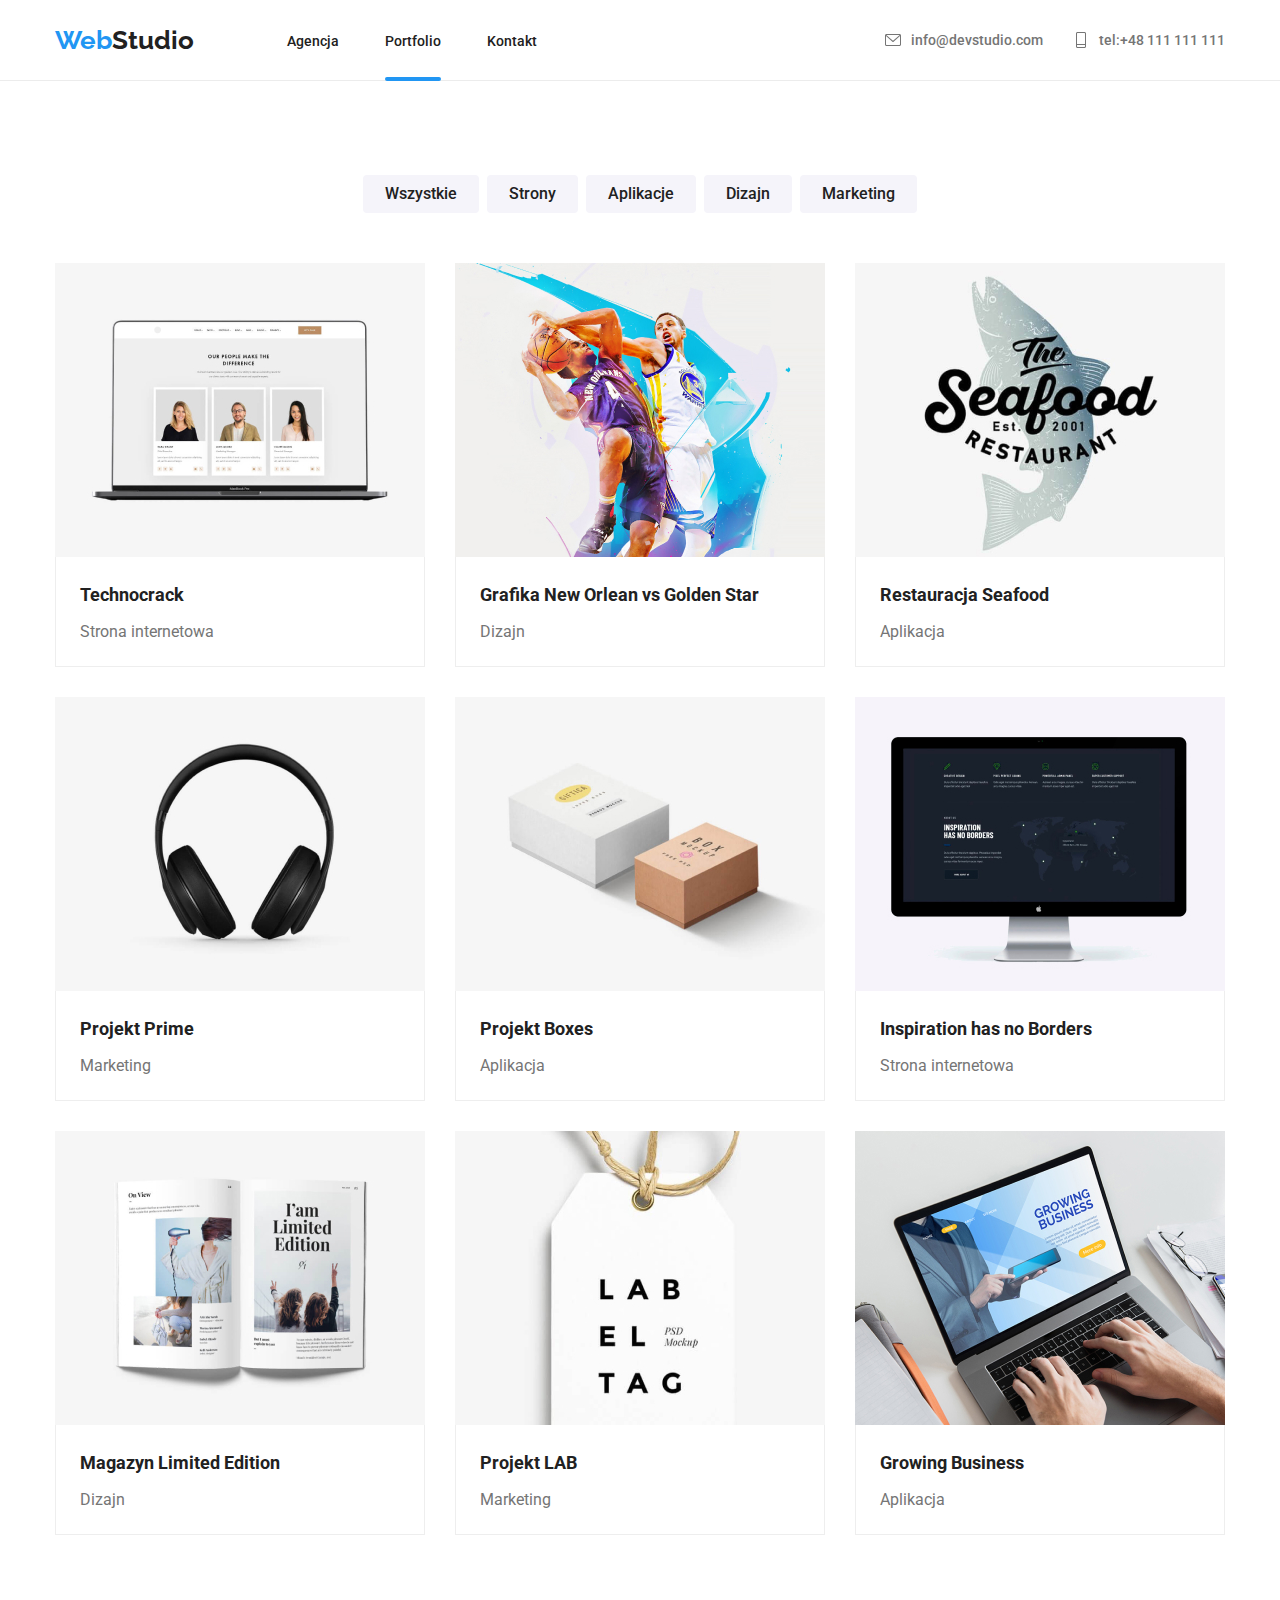
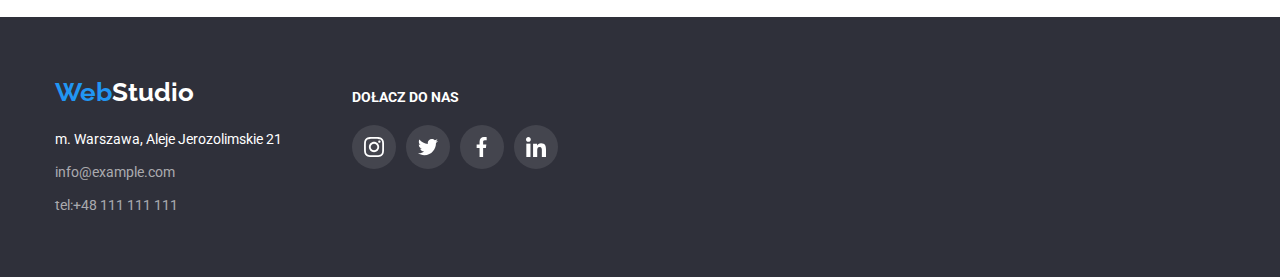
==== portfolio.html @ dfc133a8 "ZADANIE 6" ====
<!DOCTYPE html>
<html lang="en">
  <head>
    <meta charset="UTF-8" />
    <meta http-equiv="x-ua-compatible" content="ie=edge" />
    <meta name="viewport" content="width=device-width, initial-scale=1.0" />
    <title>Document</title>
    <link href="css/style.css" rel="stylesheet" type="text/css" />
    <link rel="preconnect" href="https://fonts.googleapis.com" />
    <link rel="preconnect" href="https://fonts.gstatic.com" crossorigin />
    <link
      href="https://fonts.googleapis.com/css2?family=Raleway:wght@700&family=Roboto:wght@400;500;700;900&display=swap"
      rel="stylesheet"
    />
    <link
      rel="stylesheet"
      href="node_modules/modern-normalize/modern-normalize.css"
    />
  </head>

  <body>
    <header class="page-header">
      <div class="page-header-menu container">
        <a class="webstudio-up" href="index.html">
          <span style="color: #2196f3">Web</span>Studio
        </a>
        <nav>
          <ul class="menu">
            <li class="menu-list">
              <a class="menu-link" href="index.html">Agencja</a>
            </li>
            <li class="menu-list">
              <a class="menu-link active" href="portfolio.html">Portfolio</a>
            </li>
            <li class="menu-list">
              <a class="menu-link" href="#contacts-id">Kontakt</a>
            </li>
          </ul>
        </nav>

        <ul class="contacts">
          <li class="menu-icons">
            <a class="contacts-link" href="mailto:info@devstudio.com">
              <svg class="menu-icons-poczta">
                <use href="./images/sprite.svg#icon-poczta"></use>
              </svg>
              info@devstudio.com
            </a>
          </li>

          <li class="menu-icons">
            <a class="contacts-link" href="tel:+48111111111">
              <svg class="menu-icons-telephone">
                <use href="./images/sprite.svg#icon-telephone"></use>
              </svg>
              tel:+48 111 111 111
            </a>
          </li>
        </ul>
      </div>
    </header>

    <main>
      <section class="second-button">
        <div class="container">
          <ul class="second-button">
            <li class="second-page-button">
              <button type="button">Wszystkie</button>
            </li>
            <li class="second-page-button">
              <button type="button">Strony</button>
            </li>
            <li class="second-page-button">
              <button type="button">Aplikacje</button>
            </li>
            <li class="second-page-button">
              <button type="button">Dizajn</button>
            </li>
            <li class="second-page-button">
              <button type="button">Marketing</button>
            </li>
          </ul>
        </div>
      </section>

      <section class="pictures-portfolio">
        <div class="container">
          <ul class="picture">
            <li class="picture-title">
              <figure class="pictures">
                <img src="./images/12.jpg" />
                <div class="box">
                  <div class="overlay">
                    <p class="overlay-description">
                      Technocrack jest popularną platformą wykorzystywaną do
                      rozpowszechniania koronawirusa. Firmy wykorzystują tę
                      platformę do celów szpiegowskich i ataków na
                      niezabezpieczone serwery konkurencji
                    </p>
                  </div>
                </div>
                <figcaption class="overlay-bottom">
                  <h5 class="picture-title">Technocrack</h5>
                  <p class="picture-title-type">Strona internetowa</p>
                </figcaption>
              </figure>
            </li>

            <li class="picture-title">
              <figure class="pictures">
                <img src="./images/9.jpg" />
                <div class="box">
                  <div class="overlay">
                    <p class="overlay-description">
                      Technocrack jest popularną platformą wykorzystywaną do
                      rozpowszechniania koronawirusa. Firmy wykorzystują tę
                      platformę do celów szpiegowskich i ataków na
                      niezabezpieczone serwery konkurencji
                    </p>
                  </div>
                </div>
                <figcaption class="overlay-bottom">
                  <h5 class="picture-title">
                    Grafika New Orlean vs Golden Star
                  </h5>
                  <p class="picture-title-type">Dizajn</p>
                </figcaption>
              </figure>
            </li>

            <li class="picture-title">
              <figure class="pictures">
                <img src="./images/10.jpg" />
                <div class="box">
                  <div class="overlay">
                    <p class="overlay-description">
                      Technocrack jest popularną platformą wykorzystywaną do
                      rozpowszechniania koronawirusa. Firmy wykorzystują tę
                      platformę do celów szpiegowskich i ataków na
                      niezabezpieczone serwery konkurencji
                    </p>
                  </div>
                </div>
                <figcaption class="overlay-bottom">
                  <h5 class="picture-title">Restauracja Seafood</h5>
                  <p class="picture-title-type">Aplikacja</p>
                </figcaption>
              </figure>
            </li>

            <li class="picture-title">
              <figure class="pictures">
                <img src="./images/11.jpg" />
                <div class="box">
                  <div class="overlay">
                    <p class="overlay-description">
                      Technocrack jest popularną platformą wykorzystywaną do
                      rozpowszechniania koronawirusa. Firmy wykorzystują tę
                      platformę do celów szpiegowskich i ataków na
                      niezabezpieczone serwery konkurencji
                    </p>
                  </div>
                </div>
                <figcaption class="overlay-bottom">
                  <h5 class="picture-title">Projekt Prime</h5>
                  <p class="picture-title-type">Marketing</p>
                </figcaption>
              </figure>
            </li>

            <li class="picture-title">
              <figure class="pictures">
                <img src="./images/4.jpg" />
                <div class="box">
                  <div class="overlay">
                    <p class="overlay-description">
                      Technocrack jest popularną platformą wykorzystywaną do
                      rozpowszechniania koronawirusa. Firmy wykorzystują tę
                      platformę do celów szpiegowskich i ataków na
                      niezabezpieczone serwery konkurencji
                    </p>
                  </div>
                </div>
                <figcaption class="overlay-bottom">
                  <h5 class="picture-title">Projekt Boxes</h5>
                  <p class="picture-title-type">Aplikacja</p>
                </figcaption>
              </figure>
            </li>

            <li class="picture-title">
              <figure class="pictures">
                <img src="./images/5.jpg" />
                <div class="box">
                  <div class="overlay">
                    <p class="overlay-description">
                      Technocrack jest popularną platformą wykorzystywaną do
                      rozpowszechniania koronawirusa. Firmy wykorzystują tę
                      platformę do celów szpiegowskich i ataków na
                      niezabezpieczone serwery konkurencji
                    </p>
                  </div>
                </div>
                <figcaption class="overlay-bottom">
                  <h5 class="picture-title">Inspiration has no Borders</h5>
                  <p class="picture-title-type">Strona internetowa</p>
                </figcaption>
              </figure>
            </li>

            <li class="picture-title">
              <figure class="pictures">
                <img src="./images/6.jpg" />
                <div class="box">
                  <div class="overlay">
                    <p class="overlay-description">
                      Technocrack jest popularną platformą wykorzystywaną do
                      rozpowszechniania koronawirusa. Firmy wykorzystują tę
                      platformę do celów szpiegowskich i ataków na
                      niezabezpieczone serwery konkurencji
                    </p>
                  </div>
                </div>
                <figcaption class="overlay-bottom">
                  <h5 class="picture-title">Magazyn Limited Edition</h5>
                  <p class="picture-title-type">Dizajn</p>
                </figcaption>
              </figure>
            </li>

            <li class="picture-title">
              <figure class="pictures">
                <img src="./images/7.jpg" />
                <div class="box">
                  <div class="overlay">
                    <p class="overlay-description">
                      Technocrack jest popularną platformą wykorzystywaną do
                      rozpowszechniania koronawirusa. Firmy wykorzystują tę
                      platformę do celów szpiegowskich i ataków na
                      niezabezpieczone serwery konkurencji
                    </p>
                  </div>
                </div>
                <figcaption class="overlay-bottom">
                  <h5 class="picture-title">Projekt LAB</h5>
                  <p class="picture-title-type">Marketing</p>
                </figcaption>
              </figure>
            </li>

            <li class="picture-title">
              <figure class="pictures">
                <img src="./images/8.jpg" />
                <div class="box">
                  <div class="overlay">
                    <p class="overlay-description">
                      Technocrack jest popularną platformą wykorzystywaną do
                      rozpowszechniania koronawirusa. Firmy wykorzystują tę
                      platformę do celów szpiegowskich i ataków na
                      niezabezpieczone serwery konkurencji
                    </p>
                  </div>
                </div>
                <figcaption class="overlay-bottom">
                  <h5 class="picture-title">Growing Business</h5>
                  <p class="picture-title-type">Aplikacja</p>
                </figcaption>
              </figure>
            </li>
          </ul>
        </div>
      </section>
    </main>

    <footer id="contacts-id" class="footer">
      <div class="page-footer-items container">
        <div class="page-footer">
          <a class="webstudio-down" href="index.html">
            <span style="color: #2196f3">Web</span>Studio
          </a>

          <address class="address">
            <ul class="contact-2">
              <li class="contacts-address">
                m. Warszawa, Aleje Jerozolimskie 21
              </li>
              <li class="contacts-email">
                <a href="mailto:info@example.com">info@example.com</a>
              </li>
              <li class="contacts-telephone">
                <a href="tel:+48111111111">tel:+48 111 111 111</a>
              </li>
            </ul>
          </address>
        </div>

        <div class="join-us-icons">
          <h4 class="join-us-title">DOŁACZ DO NAS</h4>
          <ul class="join-us-list">
            <li class="join-us">
              <a class="join-us-footer" href="#">
                <svg class="join-us-footer-icons">
                  <use href="./images/sprite.svg#icon-instagram"></use>
                </svg>
              </a>
            </li>

            <li class="join-us">
              <a class="join-us-footer" href="#">
                <svg class="join-us-footer-icons">
                  <use href="./images/sprite.svg#icon-bird"></use>
                </svg>
              </a>
            </li>

            <li class="join-us">
              <a class="join-us-footer" href="#">
                <svg class="join-us-footer-icons">
                  <use href="./images/sprite.svg#icon-facebook"></use>
                </svg>
              </a>
            </li>

            <li class="join-us">
              <a class="join-us-footer" href="#">
                <svg class="join-us-footer-icons">
                  <use href="./images/sprite.svg#icon-linkedin"></use>
                </svg>
              </a>
            </li>
          </ul>
        </div>
      </div>
    </footer>
  </body>
</html>
---- css/style.css ----
:root {
    --pure-white: #FFFFFF;
    --white: #F5F4FA;
    --grey-dark: #212121;
    --grey: #757575;
    --hover: #2196F3;
}

*,
*::before,
*::after {
    box-sizing: border-box;
    margin: 0;
    padding: 0;
}

body {
    font-family: 'Roboto', 'Relaway', sans-serif;
    font-style: normal;
    background: #FFFFFF;
}

* {
    list-style-type: none;
}

.nasz-zespół {
    background: var(--white);
}

a {
    text-decoration: none;
    color: var(--grey-dark);
}
 
.active::after {
    content: " ";
    display: block;
    border-top: 4px solid #2196F3;
    border-radius: 2px;
    top: 28px;
    position: absolute;
    width: 100%;
    left: 0;
    margin-top: 16px;
} 

.menu-link:active::after,
.menu-link:hover::after {
    content: " ";
    display: block;
    border-top: 4px solid #2196F3;
    border-radius: 2px;
    top: 28px;
    position: absolute;
    width: 100%;
    left: 0;
    margin-top: 16px;
} 

.menu-link {
    position: relative;
}

.menu a,
.contacts a {
    height: 18px;
    font-weight: 500;
    font-size: 14px;
    transition: 250ms cubic-bezier(0.4, 0, 0.2, 1);
    transition-property: all;
}

.menu a:hover,
.contacts a:hover {
    color: var(--hover);
}

.contacts a {
    color: var(--grey);
}

.webstudio-up {
    cursor: pointer;
    font-family: 'Raleway';
    font-weight: 700;
    font-size: 26px;
    line-height: 1.19;
    margin-right: 93px;
}

.webstudio-down {
    display: block;
    font-family: 'Raleway';
    font-style: normal;
    font-weight: 700;
    font-size: 26px;
    line-height: 1.19;
    color: var(--pure-white);
    cursor: pointer;
} 

.main-title-page {
    font-weight: 900;
    font-size: 44px;
    line-height: 1.36;
    text-align: center;
    color: var(--pure-white);
}

.main-title button {
    font-weight: 700;
    font-size: 16px;
    line-height: 1.9;
    display: flex;
    color: var(--pure-white);
    background: var(--hover);
    border: none;
    cursor: pointer;
    font-family: inherit;
}
.second-page-button button {
    font-weight: 500;
    font-size: 16px;
    line-height: 1.6;
    color: var(--grey-dark);
    background: var(--white);
    border-radius: 4px;
    font-family: inherit;
    border: none;
    transition: 250ms cubic-bezier(0.4, 0, 0.2, 1);
    transition-property: color, background-color, box-shadow;
}

.second-page-button button:hover {
    background-color: var(--hover);
    color: var(--pure-white);
    box-shadow: 0px 2px rgba(0, 0, 0, 0.12),
                0px 1px rgba(0, 0, 0, 0.08),
                0px 3px rgba(0, 0, 0, 0.1);
}

.lorem-ipsum h6 {
    font-weight: 700;
    font-size: 14px;
    line-height: 1.14;
    color: var(--grey-dark);
}

.lorem-ipsum p {
    font-weight: 400;
    font-size: 14px;
    line-height: 1.7;
    letter-spacing: 0.03em;
    color: var(--grey);
}

.title,
.customers {
    font-weight: 700;
    font-size: 36px;
    line-height: 1.17;
    color: var(--grey-dark);
}

.John-Doe {
    font-weight: 500;
    font-size: 16px;
    line-height: 1.19;
    color: var(--grey-dark);
}

.description {
    font-weight: 400;
    font-size: 16px;
    line-height: 1.19;
    color: var(--grey);
}

.footer{
    display: block;
    background-color: #2F303A;
    min-width: 100%;
    font-weight: 400;
    font-size: 14px;
    line-height: 1.7;
    color: var(--pure-white);
    font-family: inherit;
}

.picture-title {
    font-weight: 700;
    font-size: 18px;
    line-height: 2;
    color: var(--grey-dark);
}
.picture-title-type {
    font-weight: 400;
    font-size: 16px;
    line-height: 1.9;
    color: var(--grey);
}

/* position and background */

img {
    display: block;
}

.container {
    max-width: 1200px;
    padding: 0 15px;
    margin: 0 auto;
}

header .container {
    display:flex;
    align-items: center;
    height: 80px;
    background: #FFFFFF;
}

.page-header {
    border-bottom: 1px solid #ECECEC;
}

.menu {
    display: flex;
}

.menu-list:not(:last-child) {
    margin-right: 46px;
}

.main-title button {
    display: block;
    width: 200px;
    box-shadow: 0px 4px 4px rgba(0, 0, 0, 0.15);
    border-radius: 4px;
    padding: 10px 41px 10px 42px;
    margin: 30px auto 0;
}

.main-title {
    display: flex;
    text-align: center;
    align-items: center;
    background-color: #2F303A;
    background-image:
        linear-gradient(rgba(47, 48, 58, 0.4),
                        rgba(47, 48, 58, 0.4)),
                         url("../images/background.jpg");
    background-repeat: no-repeat;
    background-size: cover;
    height: 600px;
    max-width: 1600px;
    width: 100%;
    margin: 0 auto;
}

.main-title-page {
    width: 626px;
}

.section {
    padding-top: 94px;
    padding-bottom: 94px;
}

.lorem-ipsum {
    display: flex;
    align-items: center;
}

.lorem-ipsum p {
    width: 270px;
    height: 75px;
}

.lorem-ipsum li {
    margin-right: 30px;
}

.lorem-ipsum h6 {
    margin-bottom: 10px;
}

.occupation {
    display: flex;
    text-align: center;
}

.occupation li:not(:last-child) {
    margin-right:30px;
}

h2 {
    margin-bottom: 50px;
    text-align: center;
}

h3 {
    text-align: center;
    margin-bottom: 50px;
}

.customers {
    text-align: center;
}

.team {
    display: flex;
    text-align: center;
    align-items: center;
}

.John-Doe {
    margin-top: 30px;
    margin-bottom: 10px;
    text-align: center;
}

.team-1 {
    background: #FFFFFF;
    box-shadow: 0px 1px 3px rgba(0, 0, 0, 0.12), 0px 1px 1px rgba(0, 0, 0, 0.14), 0px 2px 1px rgba(0, 0, 0, 0.2);
    border-radius: 0px 0px 4px 4px;
    width: 270px;
    height: 428px;
}

.team-members-1:not(:last-of-type) {
    margin-right: 30px;
}

.second-page-button button {
    display: flex;
    background: #F5F4FA;
    border-radius: 4px;
    padding: 6px 22px 6px 22px;
    text-align: center;
    margin-top: 94px;
    margin-bottom: 50px;
    cursor: pointer;
}

.second-button {
    display: flex;
    text-align: center;
}

.second-page-button:not(:last-child) {
    margin-right: 8px;
}

.picture {
    display: flex;
    flex-wrap: wrap;
    margin-bottom: 82px;
} 

.pictures:hover {
    box-shadow: 1px 4px 6px rgba(0, 0, 0, 0.16),
                0px 4px 4px rgba(0, 0, 0, 0.06),
                0px 1px 1px rgba(0, 0, 0, 0.12);
}

.pictures {
    cursor: pointer;
    transition: 250ms cubic-bezier(0.4, 0, 0.2, 1);
    transition-property: box-shadow;
}

.picture figcaption {
    border-right: 1px solid #EEEEEE;
    border-left: 1px solid #EEEEEE;
    border-bottom: 1px solid #EEEEEE;
    width: 370px ;
    height: 110px;
}

.picture li:nth-child(3n+2) {
    margin-right: 30px;
    margin-left: 30px;
}

.picture li:nth-last-child(5),
.picture li:nth-last-child(8) {
    margin-bottom: 30px;
}

h5 {
    padding-left: 24px;
    padding-top: 20px;
}

.picture-title-type {
    margin-top: 4px;
    margin-left: 24px;
}

footer {
padding: 60px 0;
}

address {
    font: inherit;
    margin-top: 20px;
}

.contacts-address,
.contacts-email {
    margin-bottom: 9px;
}

.contacts-email,
.contacts-telephone {
        font-size: 14px;
        line-height: 24px;
        color: rgba(255, 255, 255, 0.6);
}
.social-icons {
    width: 20px;
    height: 20px;
}

.social-list {
    display: flex;
    align-items: center;
    justify-content: center;
    margin-top: 12px;
}

.social-link-item {
    transition: 250ms cubic-bezier(0.4, 0, 0.2, 1);
    transition-property: fill, background-color;
    display: flex;
    height: 44px;
    width: 44px;
    border-radius: 50%;
}

.social-icons {
    transition: 250ms cubic-bezier(0.4, 0, 0.2, 1);
    transition-property: fill;
}

.social-list-item:not(:last-child) {
    margin-right: 10px;
}

.social-icons {
    fill:#AFB1B8;
}

.social-link-item:hover svg {
    fill:#FFFFFF
}

.social-link-item:hover {
    background-color: var(--hover);
}

.social-icons {
    margin: 12px;
}

.contacts {
    display: flex;
    align-items: center;
    justify-content: center;
    margin-left: auto;
}
.menu-icons a {
    display: flex;
    align-items: center;
    justify-content: center;
    transition: 250ms cubic-bezier(0.4, 0, 0.2, 1);
    transition-property: color, fill;
}

.menu-icons-telephone {
    transition: 250ms cubic-bezier(0.4, 0, 0.2, 1);
    transition-property: color, fill;
    display: block;
    fill: #757575;
    max-width: 16px;
    max-height: 16px;
    margin-left: 30px;
    margin-right: 10px;
}

.menu-icons-poczta {
    transition: 250ms cubic-bezier(0.4, 0, 0.2, 1);
    transition-property: color, fill;
    display: block;
    fill:#757575;
    max-width: 16px;
    height: auto;
    margin-right: 10px;
}

.menu-icons:hover {
    color:var(--hover)
}

.menu-icons:hover svg {
    fill: var(--hover)
}

.lorem-ipsum-picture {
    display: flex;
    justify-content: space-between;
}

.lorem-ipsum-picture-1 {
        display: flex;
        align-items: center;
        justify-content: center;
        width: 270px;
        height: 120px;
        background-color: #F5F4FA;
        margin-top: 94px;
        margin-bottom: 30px;
}

.lorem-ipsum-picture-item-above{
    width: 65.32px;
    height: 70px;
}

.lorem-ipsum-picture-item {
    cursor: default;
}

.our-customers {
    display: flex;
    justify-content: space-between;
    margin-bottom: 94px;
}

.customers {
    margin-top: 50px;
}

.our-customers-items {
    display: flex;
    text-align: center;
    justify-content: center;
    height: 92px;
    width: 170px;
    margin-top: 50px;
    border: 1px solid #AFB1B8; border-radius:4px;
    cursor: pointer;
    transition: 250ms cubic-bezier(0.4, 0, 0.2, 1);
    transition-property: border;
}

.our-customers-icons  {
    margin: 16px 32px;
    max-height: 52px;
    max-width: 94px;
    display: flex;
    fill: #AFB1B8;
}

.customers-icons {
    transition: 250ms cubic-bezier(0.4, 0, 0.2, 1);
    transition-property: fill;
} 

.our-customers-icons {
    display: flex;
    text-align: center;
    justify-content: center;
}

.our-customers-items:hover {
    background-color: var(--pure-white);
    border: 1px solid var(--hover);
}

.our-customers-items:hover svg{
    fill: var(--hover);
}

.social-list-item-menu {
    display: flex;
    fill: #757575;
}

.join-us-footer-icons {
    width: 20px;
    height: 20px;
}
.join-us-footer {
    display: flex;
    align-items: center;
    justify-content: center;
    fill: #FFFFFF;
    background-color: rgba(255, 255, 255, 0.1);
    height: 44px;
    width: 44px;
    border-radius: 50%;
    transition: 250ms cubic-bezier(0.4, 0, 0.2, 1);
    transition-property: background-color, fill;
}

.join-us {
    align-items: center;
    justify-content: center;
    display: flex; 
}

.join-us-list {
    display: flex;
    gap: 10px;
}

.join-us-footer:hover {
    background-color: var(--hover);
}

.join-us-footer:hover svg{
   fill: #fff;
}

.contact-2 a {
    color: rgba(255, 255, 255, 0.6)
}
.page-footer-items{
    display: flex;
}

.join-us-icons {
    justify-content: flex-start;
    margin-left: 70px;
}

.join-us-title {
    margin-top: 12px;
    margin-bottom: 20px;
    font-weight: 700; 
    font-size: 14px; 
    line-height: 16.41px;
} 

.page-footer{
    justify-content: flex-start;
    }

.pictures {
    margin: 0 auto;
    position: relative;
    overflow: hidden;
    width: 370px;
    height: 404px;
    transition: 250ms cubic-bezier(0.4, 0, 0.2, 1);
    transition-property: box-shadow;
}

.pictures:hover .overlay,
.pictures:focus .overlay {
    transform: translateY(0);
    box-shadow: 
    0px, 1px, 1px rgba(0, 0, 0, 0.12), 
    0px, 4px, 4px rgba(0, 0, 0, 0.06),
    1px, 4px, 4px rgba(0, 0, 0, 0.16);
}

.overlay {
    position: absolute;
    top: 0;
    left: 0;
    width: 370px;
    height: 295px;
    transform: translateY(100%);
    background-color: rgba(33, 150, 243, 0.9);
    color: #FFFFFF; 
    padding-top: 49px; 
    padding-left: 24px;
    transition: 250ms cubic-bezier(0.4, 0, 0.2, 1);
    transition-property: transform;
}

.overlay-description {
    font-size: 18px;
    line-height: 1.555;;
}

.overlay-bottom {
    position: absolute;
    bottom: 0;
    left: 0;
    background-color: #fff;
} 

.occupation-1 {
    position: relative;
}

.occupation-layout {
    position: absolute;
    background-color: rgba(47, 48, 58, 0.8);
    width: 100%;
    height: 70px;
    bottom: 0;
    left: 0;
    color:#FFFFFF;
    font-size: 14px;
    line-height: 1.172;
    padding-top: 27px;
}

/* .backdrop {
    position: fixed;
    width: 100%;
    height: 100%;
    left: 0;
    top: 0;
    background-color: rgba(0, 0, 0, 0.2);
    transition: var(--transition);
    transition-property: transform, visibility, opacity;
} 

.modal {
    position: absolute;
    top: 50%;
    left: 50%;  
    transform: translate(-50%,-50%);     
    background-color: #fff;
    width: 528px;
    min-height: 581px;
    transition-property: transform;
}  

.backdrop:not(.is-hidden) .modal {
    animation: animation 2000ms linear 200ms 1;
}

.is-hidden {
    opacity: 0;
    visibility: hidden;
    pointer-events: none;
}

@keyframes animation {
    0% {
        transform: translate(-50%, -50%) scale(1);
        background-color:#d9d9e2;
    }

    50% {
        transform: translate(-50%, -50%) scale(1.2);
        background-color:#d9d9e2;
    }

    100% {
        transform: translate(-50%, -50%) scale(1);
        background-color: #fff;
    }
} 

.modal-x {
    position: absolute;
    top: 8px;
    right: 8px;
    height: 30px;
    width: 30px;
    background-color: #FFFFFF;
    border: 1px solid rgba(0, 0, 0, 0.1);
    border-radius: 50%;
    justify-content: center;
    align-items: center;
    align-items: center;
    cursor: pointer;
} 
 */

 .backdrop {
     position: fixed;
     left: 0;
     top: 0;
     width: 100%;
     height: 100%;
     background-color: rgba(0, 0, 0, 0.2);
     transition: 500ms cubic-bezier(0.4, 0, 0.2, 1);
     transition-property: transform, visibility, opacity;
 }

 .modal {
     position: absolute;
     top: 50%;
     left: 50%;
     transform: translate(-50%, -50%);
     width: 528px;
     min-height: 581px;
     background-color: #fff;
     transition: 500ms cubic-bezier(0.4, 0, 0.2, 1);
     transition-property: transform;
 }

 .modal-x {
     position: absolute;
     top: 8px;
     right: 8px;
     height: 30px;
     width: 30px;
     background-color: #FFFFFF;
     border: 1px solid rgba(0, 0, 0, 0.1);
     border-radius: 50%;
     justify-content: center;
     align-items: center;
     align-items: center;
     cursor: pointer;
 }

 .is-hidden {
     opacity: 0;
     visibility: hidden;
     pointer-events: none;

 }

 .is-hidden .modal {
     transform: translate(-50%);
 }  

 .modal-form-policy-text::before {
    display: inline-block;
    content: "";
    width: 16px;
    height: 15px;
    outline: 2px solid #212121;
    border-radius: 3px;
    transition: all 250ms cubic-bezier(0.4, 0, 0.2, 1);
    margin-right: 7px;
    margin-left: 54px;
 }

 .modal-form-policy:checked + .modal-form-policy-text::before {
    background-color:#2196F3;
    border: 3px solid #2196F3;
    background-image: url(../images/accept.svg);
    outline: none;
 }
  
 .visually-hidden{
    position: absolute !important;
    clip: rect(1px 1px 1px 1px);
    clip: rect(1px, 1px, 1px, 1px);
    padding:0 !important;
    border: 0 !important;
    height: 1px !important;
    width: 1px !important;
    overflow: hidden;
 }

 span.text-decoration {
    color:#2196F3;
    text-decoration: underline;
    font-size: 14px;
    line-height: 1.714;
    padding-left: 3px;
    padding-right: 3px;
 }

 .modal-form-policy-text  {
    display: flex;
    align-items: center;
    color: #757575;
    font-size: 14px;
    line-height: 1.714;
 }

 .submit-button {
    width: 200px;
    height: 50px;
    background-color: #2196F3;
    box-shadow: 0px 4px 4px 0px rgba(0, 0, 0, 0.15);
    border-radius: 4px;
    border-color: #2196F3;
    color: #FFFFFF;
    font-size: 16px;
    line-height: 1.875;
    margin-left: 164px;
    cursor: pointer;
 }

 .form-title {
    display: block;
    padding-top: 40px;
    font-size: 20px;
    line-height: 1.15;
    font-weight: 700;
    text-align:center;
    justify-content: center;
    align-items: center;
 }

.modal{
    display: block;
    width: 528px ;
    height: 581px;
}

label {
    display: block;
    color:#757575;
    font-size: 12px;
    line-height: 1.66;
}

input {
    display: flex;
}

.comments {
    display: block;
    font: inherit;
    height: 120px;
    width: 448px;
    font-size: 12px;
    line-height: 1.66;
    padding: 12px 16px;
}

textarea::placeholder{
    color:rgba(117, 117, 117, 0.5);
} 
DFFADA
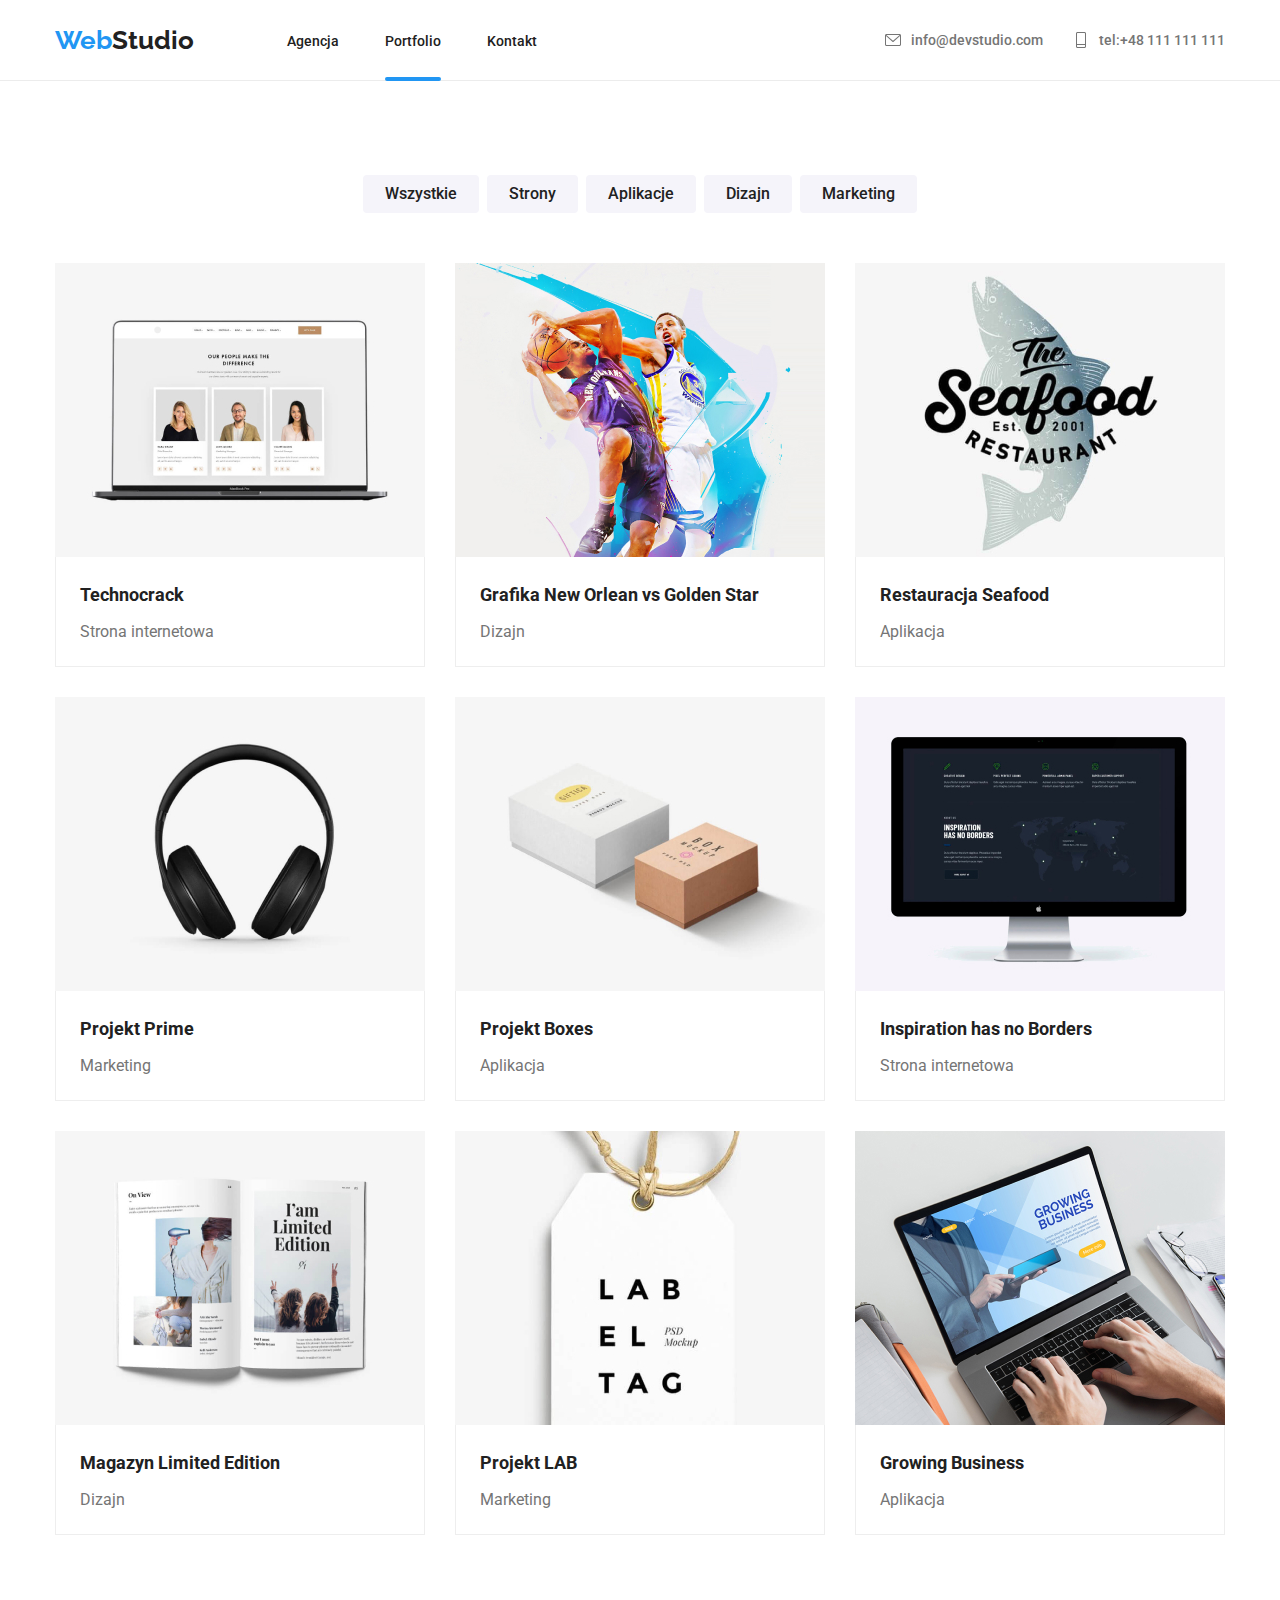
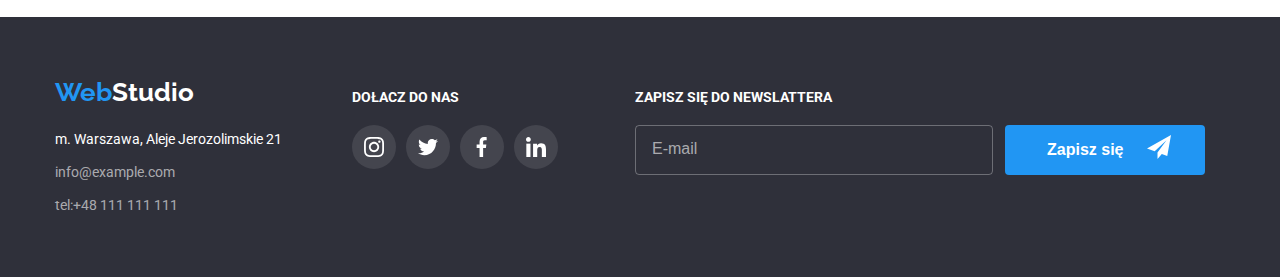
==== commit 3f1b42cd: "zadanie 6" ====
--- a/portfolio.html
+++ b/portfolio.html
@@ -330,6 +330,17 @@
             </li>
           </ul>
         </div>
+              <div class="newsletter">
+        <form class="email-form" action="#" method="POST" placeholder="E-mail">
+          <label class="email-label"> ZAPISZ SIĘ DO NEWSLATTERA
+          <input class="newsletter-input" type="e-mail" name="e-mail" placeholder="E-mail"/> 
+          </label> 
+        <button class="save-button" type="submit">Zapisz się
+          <svg class="icon-icon-send">
+            <use href="./images/sprite.svg#icon-icon-send"></use>
+          </svg> 
+        </button> 
+          </div>
       </div>
     </footer>
   </body>
--- a/css/style.css
+++ b/css/style.css
@@ -870,6 +870,7 @@
     color: #757575;
     font-size: 14px;
     line-height: 1.714;
+    margin-bottom: 30px;
  }
 
  .submit-button {
@@ -908,10 +909,42 @@
     color:#757575;
     font-size: 12px;
     line-height: 1.66;
+    margin-left: 40px;
 }
 
 input {
     display: flex;
+    border: 1px solid rgba(33, 33, 33, 0.2);
+    border-radius: 4px;
+    width: 448px;
+    height: 40px;
+    margin-bottom: 10px;
+    background-color: transparent;
+    padding-left: 42px;
+    position: relative;
+}
+
+input::placeholder {
+    font-size: 16px;
+    line-height: 1.25;
+    color: rgba(255, 255, 255, 0.6);
+
+}
+
+.newsletter-input {
+    padding-left: 16px;
+    margin-top: 20px;
+    border-color: rgba(255, 255, 255, 0.3);
+    border-radius: 4px;
+    height: 50px;
+    width: 358px;
+}
+
+.email-label {
+    font-weight: 700;
+    font-size: 14px;
+    line-height: 1.143;
+    color:#FFFFFF;
 }
 
 .comments {
@@ -922,9 +955,55 @@
     font-size: 12px;
     line-height: 1.66;
     padding: 12px 16px;
+    border: 1px solid rgba(33, 33, 33, 0.2);
+    border-radius: 4px;
+    margin-bottom: 20px;
 }
 
 textarea::placeholder{
     color:rgba(117, 117, 117, 0.5);
 } 
-DFFADA+
+.modal-form {
+    margin-top: 12px;
+}
+
+.form-icon {
+    position: absolute;
+    width: 18px;
+    height: 18px;
+}
+
+.newsletter {
+    margin-top: 12px;
+    margin-left: 37px;
+}
+
+.email-form {
+    display: flex;
+}
+
+.save-button {
+    position: relative;
+    width: 200px;
+    height: 50px;
+    background-color:#2196F3;
+    color:#FFFFFF;
+    font-weight: 700;
+    font-size: 16px;
+    line-height: 1.875;
+    border-radius: 4px;
+    margin-top: 36px;
+    margin-left: 12px;
+    border: none;
+    text-align: left;
+    padding-left: 42px;
+}
+
+.icon-icon-send {
+    position: absolute;
+    width: 24px;
+    height: 24px;
+    margin-left: 24px;
+    margin-right: 13px;
+}